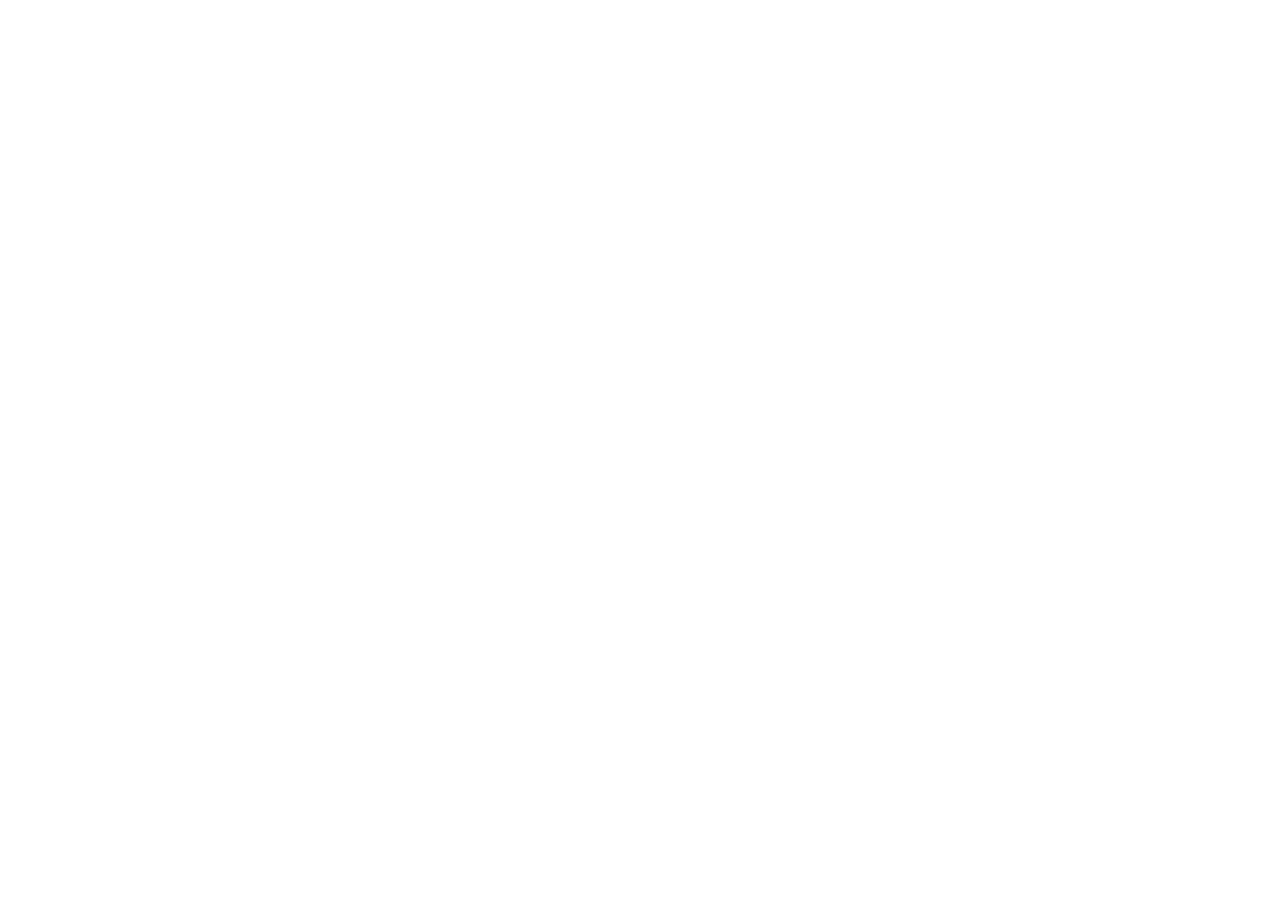
==== index.html @ 090697ee "added login" ====
<!DOCTYPE html>
<html lang="es">
<head>
    <meta charset="UTF-8">
    <meta name="viewport" content="width=device-width, initial-scale=1.0">
    <title>Club de Hockey - Asistencia</title>
    <script crossorigin src="https://unpkg.com/react@18/umd/react.production.min.js"></script>
    <script crossorigin src="https://unpkg.com/react-dom@18/umd/react-dom.production.min.js"></script>
    <script src="https://unpkg.com/@babel/standalone/babel.min.js"></script>
    <style>
        * { margin: 0; padding: 0; box-sizing: border-box; }
        body { font-family: system-ui, -apple-system, sans-serif; }
        .container { max-width: 48rem; margin: 0 auto; padding: 1rem; min-height: 100vh; background: linear-gradient(to bottom right, #eff6ff, #e0e7ff); }
        .card { background: white; border-radius: 0.5rem; box-shadow: 0 10px 15px -3px rgba(0,0,0,0.1); }
        .card-padding { padding: 1.5rem; }
        .header { text-align: center; margin-bottom: 1.5rem; }
        .title { font-size: 1.875rem; font-weight: bold; color: #312e81; }
        .subtitle { color: #4b5563; margin-top: 0.5rem; }
        .tabs { display: flex; border-bottom: 1px solid #e5e7eb; }
        .tab { flex: 1; padding: 1rem 1.5rem; font-weight: 600; background: #f3f4f6; color: #4b5563; border: none; cursor: pointer; display: flex; align-items: center; justify-content: center; gap: 0.5rem; transition: all 0.2s; }
        .tab:hover { background: #e5e7eb; }
        .tab.active { background: #4f46e5; color: white; }
        .form-group { margin-bottom: 1rem; }
        .label { display: block; font-size: 0.875rem; font-weight: 500; color: #374151; margin-bottom: 0.25rem; }
        .input, .select { width: 100%; padding: 0.5rem 1rem; border: 1px solid #d1d5db; border-radius: 0.5rem; font-size: 1rem; }
        .input:focus, .select:focus { outline: none; border-color: #4f46e5; box-shadow: 0 0 0 3px rgba(79,70,229,0.1); }
        .checkbox-group { display: flex; align-items: center; gap: 0.5rem; }
        .checkbox { width: 1rem; height: 1rem; }
        .btn { width: 100%; padding: 0.75rem; border-radius: 0.5rem; font-weight: 600; border: none; cursor: pointer; transition: all 0.2s; display: flex; align-items: center; justify-content: center; gap: 0.5rem; }
        .btn-primary { background: #4f46e5; color: white; }
        .btn-primary:hover:not(:disabled) { background: #4338ca; }
        .btn-success { background: #059669; color: white; }
        .btn-success:hover:not(:disabled) { background: #047857; }
        .btn-danger { background: #dc2626; color: white; }
        .btn-danger:hover:not(:disabled) { background: #b91c1c; }
        .btn:disabled { background: #9ca3af; cursor: not-allowed; }
        .alert { padding: 1rem; border-radius: 0.5rem; margin-bottom: 1rem; display: flex; align-items: center; gap: 0.5rem; }
        .alert-success { background: #d1fae5; color: #065f46; }
        .alert-error { background: #fee2e2; color: #991b1b; }
        .grid-2 { display: grid; grid-template-columns: 1fr 1fr; gap: 1rem; }
        .space-y { margin-top: 1rem; }
        .border-t { border-top: 1px solid #e5e7eb; padding-top: 1rem; margin-top: 1rem; }
        .info-box { background: #eef2ff; padding: 1rem; border-radius: 0.5rem; }
        .info-text { font-size: 0.875rem; color: #312e81; font-weight: 500; }
        h3 { font-weight: 600; color: #111827; margin-bottom: 0.75rem; }
        .admin-tabs { display: flex; gap: 0.5rem; margin-bottom: 1rem; }
        .admin-tab { padding: 0.5rem 1rem; border-radius: 0.5rem; border: 1px solid #d1d5db; background: white; cursor: pointer; font-size: 0.875rem; font-weight: 500; }
        .admin-tab.active { background: #4f46e5; color: white; border-color: #4f46e5; }
        .table-container { overflow-x: auto; }
        .table { width: 100%; border-collapse: collapse; font-size: 0.875rem; }
        .table th { background: #f9fafb; padding: 0.75rem; text-align: left; font-weight: 600; border-bottom: 2px solid #e5e7eb; }
        .table td { padding: 0.75rem; border-bottom: 1px solid #e5e7eb; }
        .badge { display: inline-block; padding: 0.25rem 0.75rem; border-radius: 9999px; font-size: 0.75rem; font-weight: 600; }
        .badge-success { background: #d1fae5; color: #065f46; }
        .badge-danger { background: #fee2e2; color: #991b1b; }
        .badge-warning { background: #fef3c7; color: #92400e; }
        @media (max-width: 640px) { .grid-2 { grid-template-columns: 1fr; } }
    </style>
</head>
<body>
    <div id="root"></div>

    <script type="text/babel">
        const { useState, useEffect } = React;

        // Simple SVG Icons
        const Users = () => (
          <svg width="20" height="20" viewBox="0 0 24 24" fill="none" stroke="currentColor" strokeWidth="2">
            <path d="M17 21v-2a4 4 0 0 0-4-4H5a4 4 0 0 0-4 4v2"></path>
            <circle cx="9" cy="7" r="4"></circle>
            <path d="M23 21v-2a4 4 0 0 0-3-3.87"></path>
            <path d="M16 3.13a4 4 0 0 1 0 7.75"></path>
          </svg>
        );

        const ClipboardCheck = () => (
          <svg width="20" height="20" viewBox="0 0 24 24" fill="none" stroke="currentColor" strokeWidth="2">
            <rect x="9" y="9" width="13" height="13" rx="2" ry="2"></rect>
            <path d="M5 15H4a2 2 0 0 1-2-2V4a2 2 0 0 1 2-2h9a2 2 0 0 1 2 2v1"></path>
            <polyline points="9 11 12 14 22 4"></polyline>
          </svg>
        );

        const AlertCircle = ({ size = 20 }) => (
          <svg width={size} height={size} viewBox="0 0 24 24" fill="none" stroke="currentColor" strokeWidth="2">
            <circle cx="12" cy="12" r="10"></circle>
            <line x1="12" y1="8" x2="12" y2="12"></line>
            <line x1="12" y1="16" x2="12.01" y2="16"></line>
          </svg>
        );

        const CheckCircle = ({ size = 20 }) => (
          <svg width={size} height={size} viewBox="0 0 24 24" fill="none" stroke="currentColor" strokeWidth="2">
            <path d="M22 11.08V12a10 10 0 1 1-5.93-9.14"></path>
            <polyline points="22 4 12 14.01 9 11.01"></polyline>
          </svg>
        );

        const Lock = () => (
          <svg width="20" height="20" viewBox="0 0 24 24" fill="none" stroke="currentColor" strokeWidth="2">
            <rect x="3" y="11" width="18" height="11" rx="2" ry="2"></rect>
            <path d="M7 11V7a5 5 0 0 1 10 0v4"></path>
          </svg>
        );

        // SUPABASE CONFIG
        const SUPABASE_URL = 'https://hyaylmjonddryasmqnru.supabase.co';
        const SUPABASE_ANON_KEY = 'sb_publishable_Q9zhlCA4uoWhi2o50vOXUA_gkjm-JI1';

        const HockeyAttendanceApp = () => {
          const [activeTab, setActiveTab] = useState('register');
          const [alumnos, setAlumnos] = useState([]);
          const [message, setMessage] = useState({ type: '', text: '' });
          const [loading, setLoading] = useState(false);
          const [adminView, setAdminView] = useState('attendance');
          const [nextSessionAttendance, setNextSessionAttendance] = useState([]);

          const [formData, setFormData] = useState({
            dni: '',
            nombre_completo: '',
            fecha_nac: '',
            equipacion: false,
            club: '',
            nombre_adulto: '',
            telefono_adulto: ''
          });

          const [selectedAlumno, setSelectedAlumno] = useState('');
          const [nextSessionDate, setNextSessionDate] = useState('');

          useEffect(() => {
            if (activeTab === 'attendance') {
              fetchAlumnos();
              setNextSessionDate(getNextSaturday());
            }
            if (activeTab === 'admin') {
              fetchAlumnos();
              setNextSessionDate(getNextSaturday());
              if (adminView === 'attendance') {
                fetchNextSessionAttendance();
              }
            }
          }, [activeTab, adminView]);

          const getNextSaturday = () => {
            const today = new Date();
            const dayOfWeek = today.getDay();
            const daysUntilSaturday = (6 - dayOfWeek + 7) % 7 || 7;
            const nextSat = new Date(today);
            nextSat.setDate(today.getDate() + daysUntilSaturday);
            return nextSat.toISOString().split('T')[0];
          };

          const fetchAlumnos = async () => {
            try {
              const response = await fetch(`${SUPABASE_URL}/rest/v1/alumnos?select=dni,nombre_completo,fecha_nac,club,equipacion,nombre_adulto,telefono_adulto&order=nombre_completo.asc`, {
                headers: {
                  'apikey': SUPABASE_ANON_KEY,
                  'Authorization': `Bearer ${SUPABASE_ANON_KEY}`
                }
              });
              const data = await response.json();
              setAlumnos(data);
            } catch (error) {
              showMessage('error', 'Error cargando alumnos');
            }
          };

          const fetchNextSessionAttendance = async () => {
            try {
              const nextDate = getNextSaturday();
              const response = await fetch(
                `${SUPABASE_URL}/rest/v1/asistencia?select=alumno_dni,presente&fecha=eq.${nextDate}`,
                {
                  headers: {
                    'apikey': SUPABASE_ANON_KEY,
                    'Authorization': `Bearer ${SUPABASE_ANON_KEY}`
                  }
                }
              );
              const data = await response.json();
              setNextSessionAttendance(data);
            } catch (error) {
              showMessage('error', 'Error cargando asistencia');
            }
          };

          const showMessage = (type, text) => {
            setMessage({ type, text });
            setTimeout(() => setMessage({ type: '', text: '' }), 4000);
          };

          const handleInputChange = (e) => {
            const { name, value, type, checked } = e.target;
            setFormData(prev => ({
              ...prev,
              [name]: type === 'checkbox' ? checked : value
            }));
          };

          const handleRegister = async (e) => {
            e.preventDefault();
            setLoading(true);

            try {
              const response = await fetch(`${SUPABASE_URL}/rest/v1/alumnos`, {
                method: 'POST',
                headers: {
                  'apikey': SUPABASE_ANON_KEY,
                  'Authorization': `Bearer ${SUPABASE_ANON_KEY}`,
                  'Content-Type': 'application/json',
                  'Prefer': 'return=minimal'
                },
                body: JSON.stringify({
                  ...formData,
                  dni: parseInt(formData.dni),
                  telefono_adulto: parseInt(formData.telefono_adulto)
                })
              });

              if (response.ok) {
                showMessage('success', '¡Alumno registrado exitosamente!');
                setFormData({
                  dni: '',
                  nombre_completo: '',
                  fecha_nac: '',
                  equipacion: false,
                  club: '',
                  nombre_adulto: '',
                  telefono_adulto: ''
                });
              } else {
                showMessage('error', 'Error al registrar. Verifica los datos.');
              }
            } catch (error) {
              showMessage('error', 'Error de conexión');
            } finally {
              setLoading(false);
            }
          };

          const handleAttendance = async (presente) => {
            if (!selectedAlumno) {
              showMessage('error', 'Selecciona un alumno');
              return;
            }

            setLoading(true);
            try {
              const response = await fetch(`${SUPABASE_URL}/rest/v1/asistencia`, {
                method: 'POST',
                headers: {
                  'apikey': SUPABASE_ANON_KEY,
                  'Authorization': `Bearer ${SUPABASE_ANON_KEY}`,
                  'Content-Type': 'application/json',
                  'Prefer': 'return=minimal'
                },
                body: JSON.stringify({
                  alumno_dni: parseInt(selectedAlumno),
                  fecha: nextSessionDate,
                  presente: presente
                })
              });

              if (response.ok) {
                showMessage('success', `Asistencia registrada: ${presente === 'si' ? 'Asistirá' : 'No asistirá'}`);
                setSelectedAlumno('');
              } else {
                showMessage('error', 'Error al registrar asistencia');
              }
            } catch (error) {
              showMessage('error', 'Error de conexión');
            } finally {
              setLoading(false);
            }
          };

          const getAttendanceForAlumno = (dni) => {
            const attendance = nextSessionAttendance.find(a => a.alumno_dni === dni);
            return attendance ? attendance.presente : 'No confirmado';
          };

          return (
            <div className="container">
              <div className="card header card-padding">
                <h1 className="title">🏒 Multiclubes</h1>
                <p className="subtitle">Sistema de Registro y Asistencia</p>
              </div>

              {message.text && (
                <div className={`alert ${message.type === 'success' ? 'alert-success' : 'alert-error'}`}>
                  {message.type === 'success' ? <CheckCircle size={20} /> : <AlertCircle size={20} />}
                  <span>{message.text}</span>
                </div>
              )}

              <div className="card">
                <div className="tabs">
                  <button onClick={() => setActiveTab('register')} className={`tab ${activeTab === 'register' ? 'active' : ''}`}>
                    <Users />
                    <span>Registrar</span>
                  </button>
                  <button onClick={() => setActiveTab('attendance')} className={`tab ${activeTab === 'attendance' ? 'active' : ''}`}>
                    <ClipboardCheck />
                    <span>Asistencia</span>
                  </button>
                  <button onClick={() => setActiveTab('admin')} className={`tab ${activeTab === 'admin' ? 'active' : ''}`}>
                    <Lock />
                    <span>Profesores</span>
                  </button>
                </div>

                {activeTab === 'register' && (
                  <div className="card-padding">
                    <div className="form-group">
                      <label className="label">DNI del Alumno</label>
                      <input type="number" name="dni" value={formData.dni} onChange={handleInputChange} className="input" required />
                    </div>

                    <div className="form-group">
                      <label className="label">Nombre Completo</label>
                      <input type="text" name="nombre_completo" value={formData.nombre_completo} onChange={handleInputChange} className="input" required />
                    </div>

                    <div className="form-group">
                      <label className="label">Fecha de Nacimiento</label>
                      <input type="date" name="fecha_nac" value={formData.fecha_nac} onChange={handleInputChange} className="input" required />
                    </div>

                    <div className="form-group">
                      <label className="label">Club</label>
                      <input type="text" name="club" value={formData.club} onChange={handleInputChange} className="input" />
                    </div>

                    <div className="form-group checkbox-group">
                      <input type="checkbox" name="equipacion" checked={formData.equipacion} onChange={handleInputChange} className="checkbox" />
                      <label className="label">Tiene equipación</label>
                    </div>

                    <div className="border-t">
                      <h3>Datos del Adulto Responsable</h3>
                      
                      <div className="form-group">
                        <label className="label">Nombre</label>
                        <input type="text" name="nombre_adulto" value={formData.nombre_adulto} onChange={handleInputChange} className="input" required />
                      </div>

                      <div className="form-group">
                        <label className="label">Teléfono</label>
                        <input type="number" name="telefono_adulto" value={formData.telefono_adulto} onChange={handleInputChange} className="input" required />
                      </div>
                    </div>

                    <button onClick={handleRegister} disabled={loading} className="btn btn-primary">
                      {loading ? 'Registrando...' : 'Registrar Alumno'}
                    </button>
                  </div>
                )}

                {activeTab === 'attendance' && (
                  <div className="card-padding">
                    <div className="info-box">
                      <p className="info-text">
                        Próxima sesión: <strong>{new Date(nextSessionDate).toLocaleDateString('es-ES', { weekday: 'long', year: 'numeric', month: 'long', day: 'numeric' })}</strong>
                      </p>
                    </div>

                    <div className="form-group space-y">
                      <label className="label">Selecciona al alumno</label>
                      <select value={selectedAlumno} onChange={(e) => setSelectedAlumno(e.target.value)} className="select">
                        <option value="">-- Selecciona un alumno --</option>
                        {alumnos.map((alumno) => (
                          <option key={alumno.dni} value={alumno.dni}>{alumno.nombre_completo}</option>
                        ))}
                      </select>
                    </div>

                    <div className="grid-2 space-y">
                      <button onClick={() => handleAttendance('si')} disabled={loading || !selectedAlumno} className="btn btn-success">
                        <CheckCircle size={24} />
                        <span>Sí Asiste</span>
                      </button>
                      <button onClick={() => handleAttendance('no')} disabled={loading || !selectedAlumno} className="btn btn-danger">
                        <AlertCircle size={24} />
                        <span>No Asiste</span>
                      </button>
                    </div>
                  </div>
                )}

                {activeTab === 'admin' && (
                  <div className="card-padding">
                    <h3>Panel de Profesores</h3>
                    
                    <div className="admin-tabs">
                      <button onClick={() => setAdminView('attendance')} className={adminView === 'attendance' ? 'admin-tab active' : 'admin-tab'}>
                        Próxima Clase
                      </button>
                      <button onClick={() => setAdminView('all')} className={adminView === 'all' ? 'admin-tab active' : 'admin-tab'}>
                        Todos
                      </button>
                    </div>

                    {adminView === 'attendance' && (
                      <div>
                        <div className="info-box">
                          <p className="info-text">
                            Próxima sesión: <strong>{nextSessionDate && new Date(nextSessionDate).toLocaleDateString('es-ES', { weekday: 'long', year: 'numeric', month: 'long', day: 'numeric' })}</strong>
                          </p>
                        </div>

                        <div className="table-container space-y">
                          <table className="table">
                            <thead>
                              <tr>
                                <th>Alumno</th>
                                <th>Edad</th>
                                <th>Equipación</th>
                                <th>Estado</th>
                              </tr>
                            </thead>
                            <tbody>
                              {alumnos.length > 0 ? alumnos.map((alumno) => {
                                const status = getAttendanceForAlumno(alumno.dni);
                                const age = alumno.fecha_nac ? Math.floor((new Date() - new Date(alumno.fecha_nac)) / (1000 * 60 * 60 * 24 * 365.25)) : '-';
                                return (
                                  <tr key={alumno.dni}>
                                    <td>{alumno.nombre_completo}</td>
                                    <td>{age}</td>
                                    <td>{alumno.equipacion ? '✓' : '✗'}</td>
                                    <td>
                                      {status === 'si' && <span className="badge badge-success">Asiste</span>}
                                      {status === 'no' && <span className="badge badge-danger">No Asiste</span>}
                                      {status === 'No confirmado' && <span className="badge badge-warning">Sin confirmar</span>}
                                    </td>
                                  </tr>
                                );
                              }) : (
                                <tr><td colSpan="4">No hay alumnos registrados</td></tr>
                              )}
                            </tbody>
                          </table>
                        </div>
                      </div>
                    )}

                    {adminView === 'all' && (
                      <div className="table-container space-y">
                        <table className="table">
                          <thead>
                            <tr>
                              <th>DNI</th>
                              <th>Nombre</th>
                              <th>Fecha Nac.</th>
                              <th>Club</th>
                              <th>Equip.</th>
                              <th>Adulto</th>
                              <th>Teléfono</th>
                            </tr>
                          </thead>
                          <tbody>
                            {alumnos.length > 0 ? alumnos.map((alumno) => (
                              <tr key={alumno.dni}>
                                <td>{alumno.dni}</td>
                                <td>{alumno.nombre_completo}</td>
                                <td>{alumno.fecha_nac && new Date(alumno.fecha_nac).toLocaleDateString('es-ES')}</td>
                                <td>{alumno.club || '-'}</td>
                                <td>{alumno.equipacion ? '✓' : '✗'}</td>
                                <td>{alumno.nombre_adulto}</td>
                                <td>{alumno.telefono_adulto}</td>
                              </tr>
                            )) : (
                              <tr><td colSpan="7">No hay alumnos registrados</td></tr>
                            )}
                          </tbody>
                        </table>
                      </div>
                    )}
                  </div>
                )}
              </div>
            </div>
          );
        };

        const root = ReactDOM.createRoot(document.getElementById('root'));
        root.render(<HockeyAttendanceApp />);
    </script>
</body>
</html>
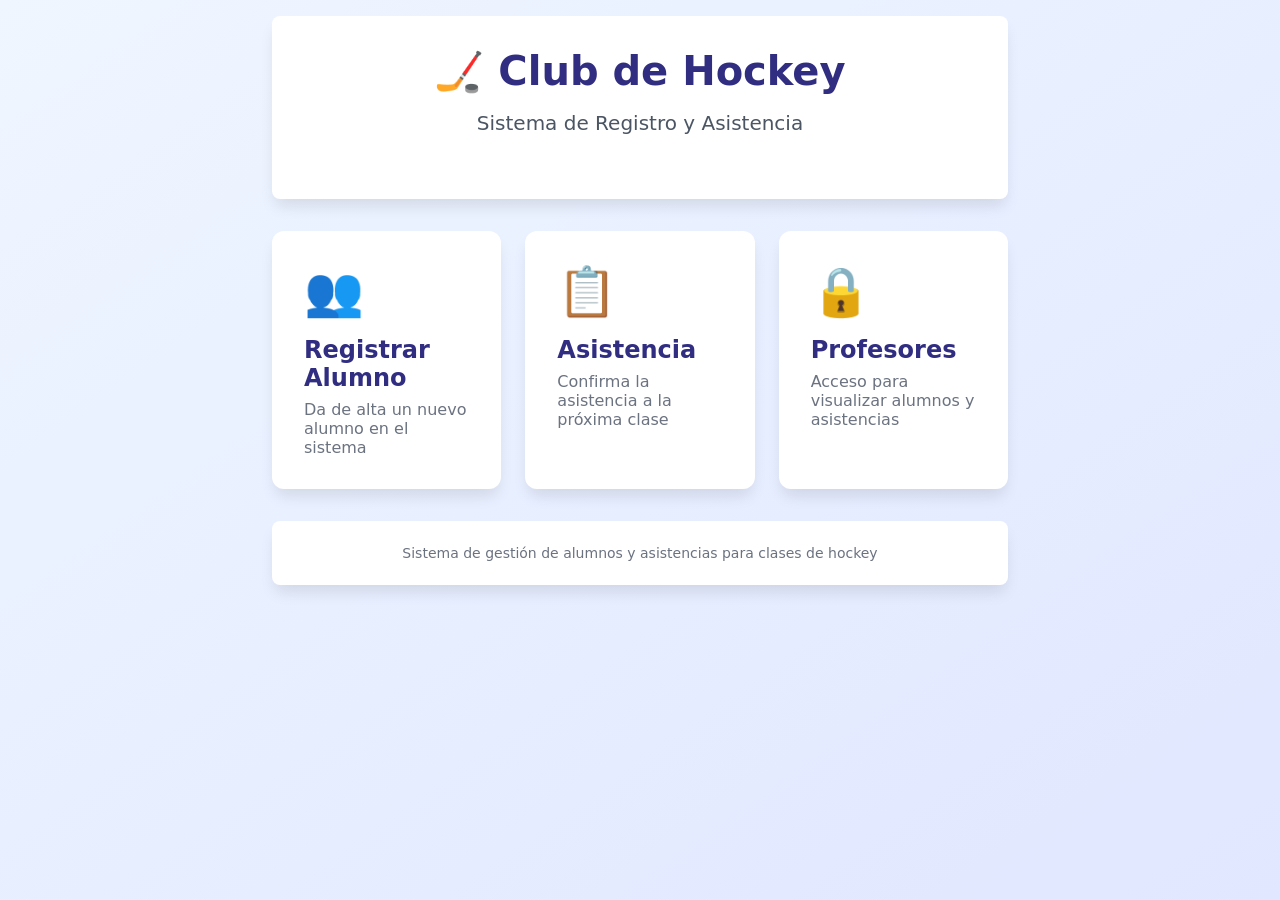
==== commit 59bced3b: "reestructuracion" ====
--- a/index.html
+++ b/index.html
@@ -3,488 +3,41 @@
 <head>
     <meta charset="UTF-8">
     <meta name="viewport" content="width=device-width, initial-scale=1.0">
-    <title>Club de Hockey - Asistencia</title>
-    <script crossorigin src="https://unpkg.com/react@18/umd/react.production.min.js"></script>
-    <script crossorigin src="https://unpkg.com/react-dom@18/umd/react-dom.production.min.js"></script>
-    <script src="https://unpkg.com/@babel/standalone/babel.min.js"></script>
-    <style>
-        * { margin: 0; padding: 0; box-sizing: border-box; }
-        body { font-family: system-ui, -apple-system, sans-serif; }
-        .container { max-width: 48rem; margin: 0 auto; padding: 1rem; min-height: 100vh; background: linear-gradient(to bottom right, #eff6ff, #e0e7ff); }
-        .card { background: white; border-radius: 0.5rem; box-shadow: 0 10px 15px -3px rgba(0,0,0,0.1); }
-        .card-padding { padding: 1.5rem; }
-        .header { text-align: center; margin-bottom: 1.5rem; }
-        .title { font-size: 1.875rem; font-weight: bold; color: #312e81; }
-        .subtitle { color: #4b5563; margin-top: 0.5rem; }
-        .tabs { display: flex; border-bottom: 1px solid #e5e7eb; }
-        .tab { flex: 1; padding: 1rem 1.5rem; font-weight: 600; background: #f3f4f6; color: #4b5563; border: none; cursor: pointer; display: flex; align-items: center; justify-content: center; gap: 0.5rem; transition: all 0.2s; }
-        .tab:hover { background: #e5e7eb; }
-        .tab.active { background: #4f46e5; color: white; }
-        .form-group { margin-bottom: 1rem; }
-        .label { display: block; font-size: 0.875rem; font-weight: 500; color: #374151; margin-bottom: 0.25rem; }
-        .input, .select { width: 100%; padding: 0.5rem 1rem; border: 1px solid #d1d5db; border-radius: 0.5rem; font-size: 1rem; }
-        .input:focus, .select:focus { outline: none; border-color: #4f46e5; box-shadow: 0 0 0 3px rgba(79,70,229,0.1); }
-        .checkbox-group { display: flex; align-items: center; gap: 0.5rem; }
-        .checkbox { width: 1rem; height: 1rem; }
-        .btn { width: 100%; padding: 0.75rem; border-radius: 0.5rem; font-weight: 600; border: none; cursor: pointer; transition: all 0.2s; display: flex; align-items: center; justify-content: center; gap: 0.5rem; }
-        .btn-primary { background: #4f46e5; color: white; }
-        .btn-primary:hover:not(:disabled) { background: #4338ca; }
-        .btn-success { background: #059669; color: white; }
-        .btn-success:hover:not(:disabled) { background: #047857; }
-        .btn-danger { background: #dc2626; color: white; }
-        .btn-danger:hover:not(:disabled) { background: #b91c1c; }
-        .btn:disabled { background: #9ca3af; cursor: not-allowed; }
-        .alert { padding: 1rem; border-radius: 0.5rem; margin-bottom: 1rem; display: flex; align-items: center; gap: 0.5rem; }
-        .alert-success { background: #d1fae5; color: #065f46; }
-        .alert-error { background: #fee2e2; color: #991b1b; }
-        .grid-2 { display: grid; grid-template-columns: 1fr 1fr; gap: 1rem; }
-        .space-y { margin-top: 1rem; }
-        .border-t { border-top: 1px solid #e5e7eb; padding-top: 1rem; margin-top: 1rem; }
-        .info-box { background: #eef2ff; padding: 1rem; border-radius: 0.5rem; }
-        .info-text { font-size: 0.875rem; color: #312e81; font-weight: 500; }
-        h3 { font-weight: 600; color: #111827; margin-bottom: 0.75rem; }
-        .admin-tabs { display: flex; gap: 0.5rem; margin-bottom: 1rem; }
-        .admin-tab { padding: 0.5rem 1rem; border-radius: 0.5rem; border: 1px solid #d1d5db; background: white; cursor: pointer; font-size: 0.875rem; font-weight: 500; }
-        .admin-tab.active { background: #4f46e5; color: white; border-color: #4f46e5; }
-        .table-container { overflow-x: auto; }
-        .table { width: 100%; border-collapse: collapse; font-size: 0.875rem; }
-        .table th { background: #f9fafb; padding: 0.75rem; text-align: left; font-weight: 600; border-bottom: 2px solid #e5e7eb; }
-        .table td { padding: 0.75rem; border-bottom: 1px solid #e5e7eb; }
-        .badge { display: inline-block; padding: 0.25rem 0.75rem; border-radius: 9999px; font-size: 0.75rem; font-weight: 600; }
-        .badge-success { background: #d1fae5; color: #065f46; }
-        .badge-danger { background: #fee2e2; color: #991b1b; }
-        .badge-warning { background: #fef3c7; color: #92400e; }
-        @media (max-width: 640px) { .grid-2 { grid-template-columns: 1fr; } }
-    </style>
+    <title>Club de Hockey - Sistema de Gestión</title>
+    <link rel="stylesheet" href="css/styles.css">
 </head>
 <body>
-    <div id="root"></div>
+    <div class="container">
+        <div class="card header card-padding hero">
+            <h1 class="hero-title">🏒 Club de Hockey</h1>
+            <p class="hero-subtitle">Sistema de Registro y Asistencia</p>
+        </div>
 
-    <script type="text/babel">
-        const { useState, useEffect } = React;
+        <div class="nav-cards">
+            <a href="registro.html" class="nav-card">
+                <div class="nav-card-icon">👥</div>
+                <h2 class="nav-card-title">Registrar Alumno</h2>
+                <p class="nav-card-description">Da de alta un nuevo alumno en el sistema</p>
+            </a>
 
-        // Simple SVG Icons
-        const Users = () => (
-          <svg width="20" height="20" viewBox="0 0 24 24" fill="none" stroke="currentColor" strokeWidth="2">
-            <path d="M17 21v-2a4 4 0 0 0-4-4H5a4 4 0 0 0-4 4v2"></path>
-            <circle cx="9" cy="7" r="4"></circle>
-            <path d="M23 21v-2a4 4 0 0 0-3-3.87"></path>
-            <path d="M16 3.13a4 4 0 0 1 0 7.75"></path>
-          </svg>
-        );
+            <a href="asistencia.html" class="nav-card">
+                <div class="nav-card-icon">📋</div>
+                <h2 class="nav-card-title">Asistencia</h2>
+                <p class="nav-card-description">Confirma la asistencia a la próxima clase</p>
+            </a>
 
-        const ClipboardCheck = () => (
-          <svg width="20" height="20" viewBox="0 0 24 24" fill="none" stroke="currentColor" strokeWidth="2">
-            <rect x="9" y="9" width="13" height="13" rx="2" ry="2"></rect>
-            <path d="M5 15H4a2 2 0 0 1-2-2V4a2 2 0 0 1 2-2h9a2 2 0 0 1 2 2v1"></path>
-            <polyline points="9 11 12 14 22 4"></polyline>
-          </svg>
-        );
+            <a href="profesores.html" class="nav-card">
+                <div class="nav-card-icon">🔒</div>
+                <h2 class="nav-card-title">Profesores</h2>
+                <p class="nav-card-description">Acceso para visualizar alumnos y asistencias</p>
+            </a>
+        </div>
 
-        const AlertCircle = ({ size = 20 }) => (
-          <svg width={size} height={size} viewBox="0 0 24 24" fill="none" stroke="currentColor" strokeWidth="2">
-            <circle cx="12" cy="12" r="10"></circle>
-            <line x1="12" y1="8" x2="12" y2="12"></line>
-            <line x1="12" y1="16" x2="12.01" y2="16"></line>
-          </svg>
-        );
-
-        const CheckCircle = ({ size = 20 }) => (
-          <svg width={size} height={size} viewBox="0 0 24 24" fill="none" stroke="currentColor" strokeWidth="2">
-            <path d="M22 11.08V12a10 10 0 1 1-5.93-9.14"></path>
-            <polyline points="22 4 12 14.01 9 11.01"></polyline>
-          </svg>
-        );
-
-        const Lock = () => (
-          <svg width="20" height="20" viewBox="0 0 24 24" fill="none" stroke="currentColor" strokeWidth="2">
-            <rect x="3" y="11" width="18" height="11" rx="2" ry="2"></rect>
-            <path d="M7 11V7a5 5 0 0 1 10 0v4"></path>
-          </svg>
-        );
-
-        // SUPABASE CONFIG
-        const SUPABASE_URL = 'https://hyaylmjonddryasmqnru.supabase.co';
-        const SUPABASE_ANON_KEY = 'sb_publishable_Q9zhlCA4uoWhi2o50vOXUA_gkjm-JI1';
-
-        const HockeyAttendanceApp = () => {
-          const [activeTab, setActiveTab] = useState('register');
-          const [alumnos, setAlumnos] = useState([]);
-          const [message, setMessage] = useState({ type: '', text: '' });
-          const [loading, setLoading] = useState(false);
-          const [adminView, setAdminView] = useState('attendance');
-          const [nextSessionAttendance, setNextSessionAttendance] = useState([]);
-
-          const [formData, setFormData] = useState({
-            dni: '',
-            nombre_completo: '',
-            fecha_nac: '',
-            equipacion: false,
-            club: '',
-            nombre_adulto: '',
-            telefono_adulto: ''
-          });
-
-          const [selectedAlumno, setSelectedAlumno] = useState('');
-          const [nextSessionDate, setNextSessionDate] = useState('');
-
-          useEffect(() => {
-            if (activeTab === 'attendance') {
-              fetchAlumnos();
-              setNextSessionDate(getNextSaturday());
-            }
-            if (activeTab === 'admin') {
-              fetchAlumnos();
-              setNextSessionDate(getNextSaturday());
-              if (adminView === 'attendance') {
-                fetchNextSessionAttendance();
-              }
-            }
-          }, [activeTab, adminView]);
-
-          const getNextSaturday = () => {
-            const today = new Date();
-            const dayOfWeek = today.getDay();
-            const daysUntilSaturday = (6 - dayOfWeek + 7) % 7 || 7;
-            const nextSat = new Date(today);
-            nextSat.setDate(today.getDate() + daysUntilSaturday);
-            return nextSat.toISOString().split('T')[0];
-          };
-
-          const fetchAlumnos = async () => {
-            try {
-              const response = await fetch(`${SUPABASE_URL}/rest/v1/alumnos?select=dni,nombre_completo,fecha_nac,club,equipacion,nombre_adulto,telefono_adulto&order=nombre_completo.asc`, {
-                headers: {
-                  'apikey': SUPABASE_ANON_KEY,
-                  'Authorization': `Bearer ${SUPABASE_ANON_KEY}`
-                }
-              });
-              const data = await response.json();
-              setAlumnos(data);
-            } catch (error) {
-              showMessage('error', 'Error cargando alumnos');
-            }
-          };
-
-          const fetchNextSessionAttendance = async () => {
-            try {
-              const nextDate = getNextSaturday();
-              const response = await fetch(
-                `${SUPABASE_URL}/rest/v1/asistencia?select=alumno_dni,presente&fecha=eq.${nextDate}`,
-                {
-                  headers: {
-                    'apikey': SUPABASE_ANON_KEY,
-                    'Authorization': `Bearer ${SUPABASE_ANON_KEY}`
-                  }
-                }
-              );
-              const data = await response.json();
-              setNextSessionAttendance(data);
-            } catch (error) {
-              showMessage('error', 'Error cargando asistencia');
-            }
-          };
-
-          const showMessage = (type, text) => {
-            setMessage({ type, text });
-            setTimeout(() => setMessage({ type: '', text: '' }), 4000);
-          };
-
-          const handleInputChange = (e) => {
-            const { name, value, type, checked } = e.target;
-            setFormData(prev => ({
-              ...prev,
-              [name]: type === 'checkbox' ? checked : value
-            }));
-          };
-
-          const handleRegister = async (e) => {
-            e.preventDefault();
-            setLoading(true);
-
-            try {
-              const response = await fetch(`${SUPABASE_URL}/rest/v1/alumnos`, {
-                method: 'POST',
-                headers: {
-                  'apikey': SUPABASE_ANON_KEY,
-                  'Authorization': `Bearer ${SUPABASE_ANON_KEY}`,
-                  'Content-Type': 'application/json',
-                  'Prefer': 'return=minimal'
-                },
-                body: JSON.stringify({
-                  ...formData,
-                  dni: parseInt(formData.dni),
-                  telefono_adulto: parseInt(formData.telefono_adulto)
-                })
-              });
-
-              if (response.ok) {
-                showMessage('success', '¡Alumno registrado exitosamente!');
-                setFormData({
-                  dni: '',
-                  nombre_completo: '',
-                  fecha_nac: '',
-                  equipacion: false,
-                  club: '',
-                  nombre_adulto: '',
-                  telefono_adulto: ''
-                });
-              } else {
-                showMessage('error', 'Error al registrar. Verifica los datos.');
-              }
-            } catch (error) {
-              showMessage('error', 'Error de conexión');
-            } finally {
-              setLoading(false);
-            }
-          };
-
-          const handleAttendance = async (presente) => {
-            if (!selectedAlumno) {
-              showMessage('error', 'Selecciona un alumno');
-              return;
-            }
-
-            setLoading(true);
-            try {
-              const response = await fetch(`${SUPABASE_URL}/rest/v1/asistencia`, {
-                method: 'POST',
-                headers: {
-                  'apikey': SUPABASE_ANON_KEY,
-                  'Authorization': `Bearer ${SUPABASE_ANON_KEY}`,
-                  'Content-Type': 'application/json',
-                  'Prefer': 'return=minimal'
-                },
-                body: JSON.stringify({
-                  alumno_dni: parseInt(selectedAlumno),
-                  fecha: nextSessionDate,
-                  presente: presente
-                })
-              });
-
-              if (response.ok) {
-                showMessage('success', `Asistencia registrada: ${presente === 'si' ? 'Asistirá' : 'No asistirá'}`);
-                setSelectedAlumno('');
-              } else {
-                showMessage('error', 'Error al registrar asistencia');
-              }
-            } catch (error) {
-              showMessage('error', 'Error de conexión');
-            } finally {
-              setLoading(false);
-            }
-          };
-
-          const getAttendanceForAlumno = (dni) => {
-            const attendance = nextSessionAttendance.find(a => a.alumno_dni === dni);
-            return attendance ? attendance.presente : 'No confirmado';
-          };
-
-          return (
-            <div className="container">
-              <div className="card header card-padding">
-                <h1 className="title">🏒 Multiclubes</h1>
-                <p className="subtitle">Sistema de Registro y Asistencia</p>
-              </div>
-
-              {message.text && (
-                <div className={`alert ${message.type === 'success' ? 'alert-success' : 'alert-error'}`}>
-                  {message.type === 'success' ? <CheckCircle size={20} /> : <AlertCircle size={20} />}
-                  <span>{message.text}</span>
-                </div>
-              )}
-
-              <div className="card">
-                <div className="tabs">
-                  <button onClick={() => setActiveTab('register')} className={`tab ${activeTab === 'register' ? 'active' : ''}`}>
-                    <Users />
-                    <span>Registrar</span>
-                  </button>
-                  <button onClick={() => setActiveTab('attendance')} className={`tab ${activeTab === 'attendance' ? 'active' : ''}`}>
-                    <ClipboardCheck />
-                    <span>Asistencia</span>
-                  </button>
-                  <button onClick={() => setActiveTab('admin')} className={`tab ${activeTab === 'admin' ? 'active' : ''}`}>
-                    <Lock />
-                    <span>Profesores</span>
-                  </button>
-                </div>
-
-                {activeTab === 'register' && (
-                  <div className="card-padding">
-                    <div className="form-group">
-                      <label className="label">DNI del Alumno</label>
-                      <input type="number" name="dni" value={formData.dni} onChange={handleInputChange} className="input" required />
-                    </div>
-
-                    <div className="form-group">
-                      <label className="label">Nombre Completo</label>
-                      <input type="text" name="nombre_completo" value={formData.nombre_completo} onChange={handleInputChange} className="input" required />
-                    </div>
-
-                    <div className="form-group">
-                      <label className="label">Fecha de Nacimiento</label>
-                      <input type="date" name="fecha_nac" value={formData.fecha_nac} onChange={handleInputChange} className="input" required />
-                    </div>
-
-                    <div className="form-group">
-                      <label className="label">Club</label>
-                      <input type="text" name="club" value={formData.club} onChange={handleInputChange} className="input" />
-                    </div>
-
-                    <div className="form-group checkbox-group">
-                      <input type="checkbox" name="equipacion" checked={formData.equipacion} onChange={handleInputChange} className="checkbox" />
-                      <label className="label">Tiene equipación</label>
-                    </div>
-
-                    <div className="border-t">
-                      <h3>Datos del Adulto Responsable</h3>
-                      
-                      <div className="form-group">
-                        <label className="label">Nombre</label>
-                        <input type="text" name="nombre_adulto" value={formData.nombre_adulto} onChange={handleInputChange} className="input" required />
-                      </div>
-
-                      <div className="form-group">
-                        <label className="label">Teléfono</label>
-                        <input type="number" name="telefono_adulto" value={formData.telefono_adulto} onChange={handleInputChange} className="input" required />
-                      </div>
-                    </div>
-
-                    <button onClick={handleRegister} disabled={loading} className="btn btn-primary">
-                      {loading ? 'Registrando...' : 'Registrar Alumno'}
-                    </button>
-                  </div>
-                )}
-
-                {activeTab === 'attendance' && (
-                  <div className="card-padding">
-                    <div className="info-box">
-                      <p className="info-text">
-                        Próxima sesión: <strong>{new Date(nextSessionDate).toLocaleDateString('es-ES', { weekday: 'long', year: 'numeric', month: 'long', day: 'numeric' })}</strong>
-                      </p>
-                    </div>
-
-                    <div className="form-group space-y">
-                      <label className="label">Selecciona al alumno</label>
-                      <select value={selectedAlumno} onChange={(e) => setSelectedAlumno(e.target.value)} className="select">
-                        <option value="">-- Selecciona un alumno --</option>
-                        {alumnos.map((alumno) => (
-                          <option key={alumno.dni} value={alumno.dni}>{alumno.nombre_completo}</option>
-                        ))}
-                      </select>
-                    </div>
-
-                    <div className="grid-2 space-y">
-                      <button onClick={() => handleAttendance('si')} disabled={loading || !selectedAlumno} className="btn btn-success">
-                        <CheckCircle size={24} />
-                        <span>Sí Asiste</span>
-                      </button>
-                      <button onClick={() => handleAttendance('no')} disabled={loading || !selectedAlumno} className="btn btn-danger">
-                        <AlertCircle size={24} />
-                        <span>No Asiste</span>
-                      </button>
-                    </div>
-                  </div>
-                )}
-
-                {activeTab === 'admin' && (
-                  <div className="card-padding">
-                    <h3>Panel de Profesores</h3>
-                    
-                    <div className="admin-tabs">
-                      <button onClick={() => setAdminView('attendance')} className={adminView === 'attendance' ? 'admin-tab active' : 'admin-tab'}>
-                        Próxima Clase
-                      </button>
-                      <button onClick={() => setAdminView('all')} className={adminView === 'all' ? 'admin-tab active' : 'admin-tab'}>
-                        Todos
-                      </button>
-                    </div>
-
-                    {adminView === 'attendance' && (
-                      <div>
-                        <div className="info-box">
-                          <p className="info-text">
-                            Próxima sesión: <strong>{nextSessionDate && new Date(nextSessionDate).toLocaleDateString('es-ES', { weekday: 'long', year: 'numeric', month: 'long', day: 'numeric' })}</strong>
-                          </p>
-                        </div>
-
-                        <div className="table-container space-y">
-                          <table className="table">
-                            <thead>
-                              <tr>
-                                <th>Alumno</th>
-                                <th>Edad</th>
-                                <th>Equipación</th>
-                                <th>Estado</th>
-                              </tr>
-                            </thead>
-                            <tbody>
-                              {alumnos.length > 0 ? alumnos.map((alumno) => {
-                                const status = getAttendanceForAlumno(alumno.dni);
-                                const age = alumno.fecha_nac ? Math.floor((new Date() - new Date(alumno.fecha_nac)) / (1000 * 60 * 60 * 24 * 365.25)) : '-';
-                                return (
-                                  <tr key={alumno.dni}>
-                                    <td>{alumno.nombre_completo}</td>
-                                    <td>{age}</td>
-                                    <td>{alumno.equipacion ? '✓' : '✗'}</td>
-                                    <td>
-                                      {status === 'si' && <span className="badge badge-success">Asiste</span>}
-                                      {status === 'no' && <span className="badge badge-danger">No Asiste</span>}
-                                      {status === 'No confirmado' && <span className="badge badge-warning">Sin confirmar</span>}
-                                    </td>
-                                  </tr>
-                                );
-                              }) : (
-                                <tr><td colSpan="4">No hay alumnos registrados</td></tr>
-                              )}
-                            </tbody>
-                          </table>
-                        </div>
-                      </div>
-                    )}
-
-                    {adminView === 'all' && (
-                      <div className="table-container space-y">
-                        <table className="table">
-                          <thead>
-                            <tr>
-                              <th>DNI</th>
-                              <th>Nombre</th>
-                              <th>Fecha Nac.</th>
-                              <th>Club</th>
-                              <th>Equip.</th>
-                              <th>Adulto</th>
-                              <th>Teléfono</th>
-                            </tr>
-                          </thead>
-                          <tbody>
-                            {alumnos.length > 0 ? alumnos.map((alumno) => (
-                              <tr key={alumno.dni}>
-                                <td>{alumno.dni}</td>
-                                <td>{alumno.nombre_completo}</td>
-                                <td>{alumno.fecha_nac && new Date(alumno.fecha_nac).toLocaleDateString('es-ES')}</td>
-                                <td>{alumno.club || '-'}</td>
-                                <td>{alumno.equipacion ? '✓' : '✗'}</td>
-                                <td>{alumno.nombre_adulto}</td>
-                                <td>{alumno.telefono_adulto}</td>
-                              </tr>
-                            )) : (
-                              <tr><td colSpan="7">No hay alumnos registrados</td></tr>
-                            )}
-                          </tbody>
-                        </table>
-                      </div>
-                    )}
-                  </div>
-                )}
-              </div>
-            </div>
-          );
-        };
-
-        const root = ReactDOM.createRoot(document.getElementById('root'));
-        root.render(<HockeyAttendanceApp />);
-    </script>
+        <div class="card card-padding" style="text-align: center; margin-top: 2rem;">
+            <p style="color: #6b7280; font-size: 0.875rem;">
+                Sistema de gestión de alumnos y asistencias para clases de hockey
+            </p>
+        </div>
+    </div>
 </body>
-</html>+</html>
--- a/css/styles.css
+++ b/css/styles.css
@@ -0,0 +1,370 @@
+/* Reset y Base */
+* {
+    margin: 0;
+    padding: 0;
+    box-sizing: border-box;
+}
+
+body {
+    font-family: system-ui, -apple-system, sans-serif;
+    background: linear-gradient(to bottom right, #eff6ff, #e0e7ff);
+    min-height: 100vh;
+}
+
+.container {
+    max-width: 48rem;
+    margin: 0 auto;
+    padding: 1rem;
+    min-height: 100vh;
+}
+
+/* Cards */
+.card {
+    background: white;
+    border-radius: 0.5rem;
+    box-shadow: 0 10px 15px -3px rgba(0,0,0,0.1);
+    margin-bottom: 1.5rem;
+}
+
+.card-padding {
+    padding: 1.5rem;
+}
+
+/* Header */
+.header {
+    text-align: center;
+    margin-bottom: 1.5rem;
+}
+
+.title {
+    font-size: 1.875rem;
+    font-weight: bold;
+    color: #312e81;
+}
+
+.subtitle {
+    color: #4b5563;
+    margin-top: 0.5rem;
+}
+
+/* Tabs */
+.tabs {
+    display: flex;
+    border-bottom: 1px solid #e5e7eb;
+}
+
+.tab {
+    flex: 1;
+    padding: 1rem 1.5rem;
+    font-weight: 600;
+    background: #f3f4f6;
+    color: #4b5563;
+    border: none;
+    cursor: pointer;
+    display: flex;
+    align-items: center;
+    justify-content: center;
+    gap: 0.5rem;
+    transition: all 0.2s;
+}
+
+.tab:hover {
+    background: #e5e7eb;
+}
+
+.tab.active {
+    background: #4f46e5;
+    color: white;
+}
+
+/* Forms */
+.form-group {
+    margin-bottom: 1rem;
+}
+
+.label {
+    display: block;
+    font-size: 0.875rem;
+    font-weight: 500;
+    color: #374151;
+    margin-bottom: 0.25rem;
+}
+
+.input, .select {
+    width: 100%;
+    padding: 0.5rem 1rem;
+    border: 1px solid #d1d5db;
+    border-radius: 0.5rem;
+    font-size: 1rem;
+}
+
+.input:focus, .select:focus {
+    outline: none;
+    border-color: #4f46e5;
+    box-shadow: 0 0 0 3px rgba(79,70,229,0.1);
+}
+
+.checkbox-group {
+    display: flex;
+    align-items: center;
+    gap: 0.5rem;
+}
+
+.checkbox {
+    width: 1rem;
+    height: 1rem;
+}
+
+/* Buttons */
+.btn {
+    width: 100%;
+    padding: 0.75rem;
+    border-radius: 0.5rem;
+    font-weight: 600;
+    border: none;
+    cursor: pointer;
+    transition: all 0.2s;
+    display: flex;
+    align-items: center;
+    justify-content: center;
+    gap: 0.5rem;
+    font-size: 1rem;
+}
+
+.btn-primary {
+    background: #4f46e5;
+    color: white;
+}
+
+.btn-primary:hover:not(:disabled) {
+    background: #4338ca;
+}
+
+.btn-success {
+    background: #059669;
+    color: white;
+}
+
+.btn-success:hover:not(:disabled) {
+    background: #047857;
+}
+
+.btn-danger {
+    background: #dc2626;
+    color: white;
+}
+
+.btn-danger:hover:not(:disabled) {
+    background: #b91c1c;
+}
+
+.btn:disabled {
+    background: #9ca3af;
+    cursor: not-allowed;
+}
+
+/* Alerts */
+.alert {
+    padding: 1rem;
+    border-radius: 0.5rem;
+    margin-bottom: 1rem;
+    display: flex;
+    align-items: center;
+    gap: 0.5rem;
+}
+
+.alert-success {
+    background: #d1fae5;
+    color: #065f46;
+}
+
+.alert-error {
+    background: #fee2e2;
+    color: #991b1b;
+}
+
+/* Grid */
+.grid-2 {
+    display: grid;
+    grid-template-columns: 1fr 1fr;
+    gap: 1rem;
+}
+
+/* Utility */
+.space-y {
+    margin-top: 1rem;
+}
+
+.border-t {
+    border-top: 1px solid #e5e7eb;
+    padding-top: 1rem;
+    margin-top: 1rem;
+}
+
+.info-box {
+    background: #eef2ff;
+    padding: 1rem;
+    border-radius: 0.5rem;
+}
+
+.info-text {
+    font-size: 0.875rem;
+    color: #312e81;
+    font-weight: 500;
+}
+
+h3 {
+    font-weight: 600;
+    color: #111827;
+    margin-bottom: 0.75rem;
+}
+
+/* Admin tabs */
+.admin-tabs {
+    display: flex;
+    gap: 0.5rem;
+    margin-bottom: 1rem;
+}
+
+.admin-tab {
+    padding: 0.5rem 1rem;
+    border-radius: 0.5rem;
+    border: 1px solid #d1d5db;
+    background: white;
+    cursor: pointer;
+    font-size: 0.875rem;
+    font-weight: 500;
+}
+
+.admin-tab.active {
+    background: #4f46e5;
+    color: white;
+    border-color: #4f46e5;
+}
+
+/* Tables */
+.table-container {
+    overflow-x: auto;
+}
+
+.table {
+    width: 100%;
+    border-collapse: collapse;
+    font-size: 0.875rem;
+}
+
+.table th {
+    background: #f9fafb;
+    padding: 0.75rem;
+    text-align: left;
+    font-weight: 600;
+    border-bottom: 2px solid #e5e7eb;
+}
+
+.table td {
+    padding: 0.75rem;
+    border-bottom: 1px solid #e5e7eb;
+}
+
+/* Badges */
+.badge {
+    display: inline-block;
+    padding: 0.25rem 0.75rem;
+    border-radius: 9999px;
+    font-size: 0.75rem;
+    font-weight: 600;
+}
+
+.badge-success {
+    background: #d1fae5;
+    color: #065f46;
+}
+
+.badge-danger {
+    background: #fee2e2;
+    color: #991b1b;
+}
+
+.badge-warning {
+    background: #fef3c7;
+    color: #92400e;
+}
+
+/* Landing Page Specific */
+.hero {
+    text-align: center;
+    padding: 2rem 1rem;
+}
+
+.hero-title {
+    font-size: 2.5rem;
+    font-weight: bold;
+    color: #312e81;
+    margin-bottom: 1rem;
+}
+
+.hero-subtitle {
+    font-size: 1.25rem;
+    color: #4b5563;
+    margin-bottom: 2rem;
+}
+
+.nav-cards {
+    display: grid;
+    gap: 1.5rem;
+    margin-top: 2rem;
+}
+
+.nav-card {
+    background: white;
+    border-radius: 0.75rem;
+    padding: 2rem;
+    box-shadow: 0 10px 15px -3px rgba(0,0,0,0.1);
+    transition: all 0.3s;
+    cursor: pointer;
+    text-decoration: none;
+    color: inherit;
+    display: block;
+}
+
+.nav-card:hover {
+    transform: translateY(-4px);
+    box-shadow: 0 20px 25px -5px rgba(0,0,0,0.1);
+}
+
+.nav-card-icon {
+    font-size: 3rem;
+    margin-bottom: 1rem;
+}
+
+.nav-card-title {
+    font-size: 1.5rem;
+    font-weight: 600;
+    color: #312e81;
+    margin-bottom: 0.5rem;
+}
+
+.nav-card-description {
+    color: #6b7280;
+}
+
+/* Responsive */
+@media (max-width: 640px) {
+    .grid-2 {
+        grid-template-columns: 1fr;
+    }
+
+    .hero-title {
+        font-size: 2rem;
+    }
+
+    .nav-card {
+        padding: 1.5rem;
+    }
+}
+
+@media (min-width: 768px) {
+    .nav-cards {
+        grid-template-columns: repeat(3, 1fr);
+    }
+}
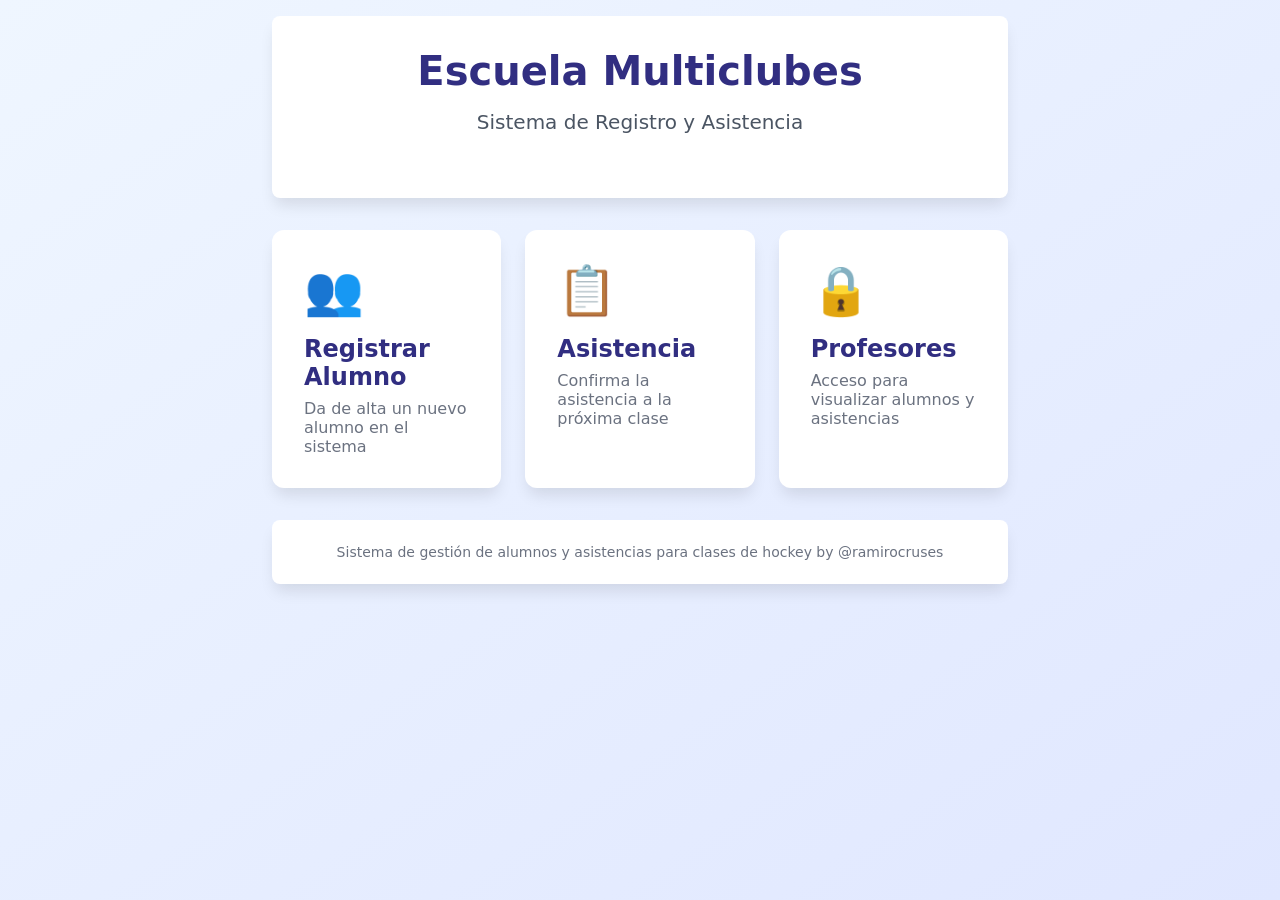
==== commit 33be72e8: "titulo y eliminar clases" ====
--- a/index.html
+++ b/index.html
@@ -9,7 +9,7 @@
 <body>
     <div class="container">
         <div class="card header card-padding hero">
-            <h1 class="hero-title">🏒 Club de Hockey</h1>
+            <h1 class="hero-title">Escuela Multiclubes</h1>
             <p class="hero-subtitle">Sistema de Registro y Asistencia</p>
         </div>
 
@@ -35,7 +35,7 @@
 
         <div class="card card-padding" style="text-align: center; margin-top: 2rem;">
             <p style="color: #6b7280; font-size: 0.875rem;">
-                Sistema de gestión de alumnos y asistencias para clases de hockey
+                Sistema de gestión de alumnos y asistencias para clases de hockey by @ramirocruses
             </p>
         </div>
     </div>
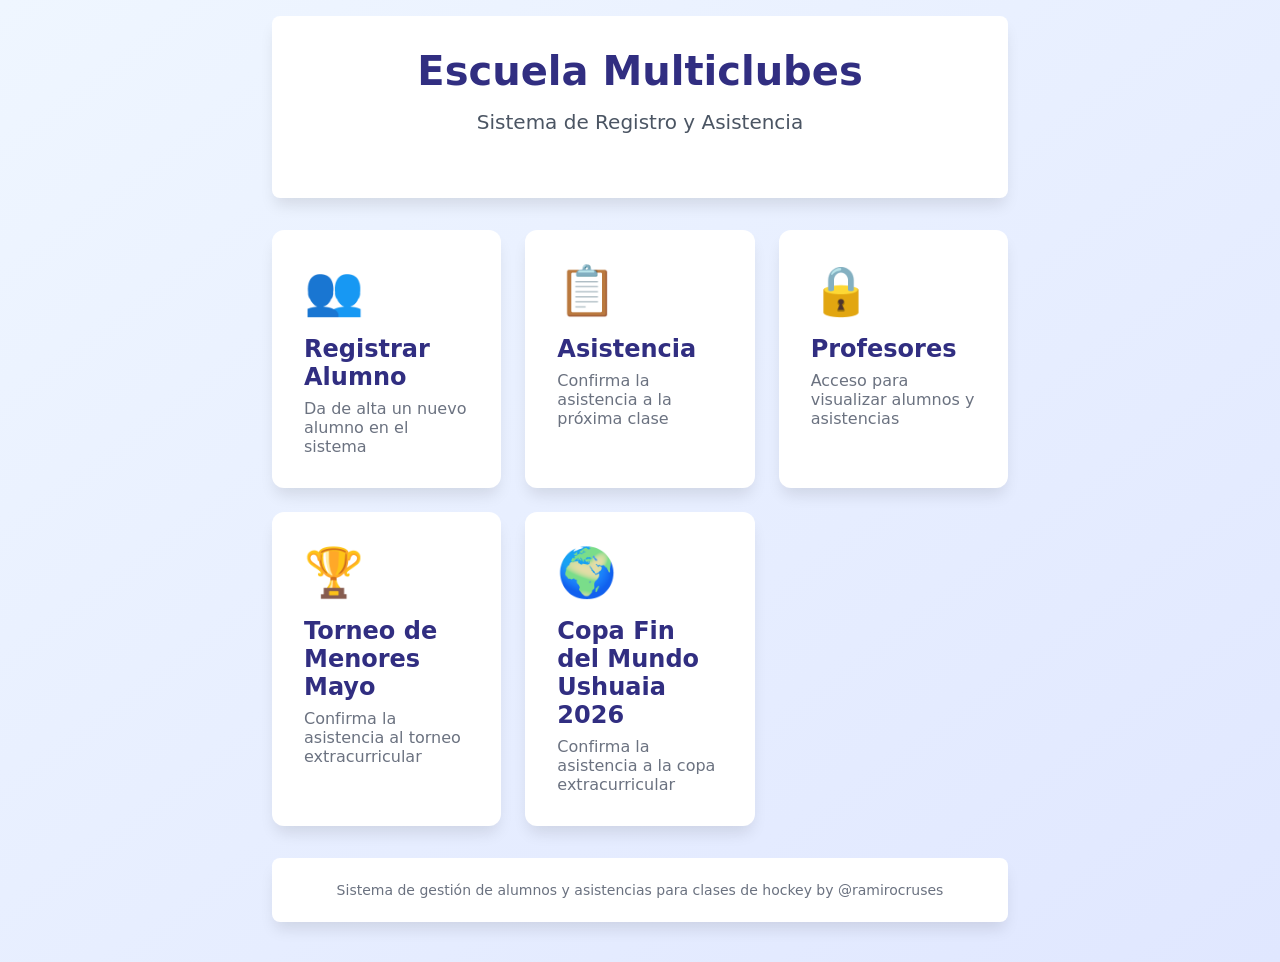
==== commit f214bfa8: "agregar eventos extracurriculares: Torneo Menores Mayo y Copa Fin del Mundo Ushuaia 2026 Co-Authored" ====
--- a/index.html
+++ b/index.html
@@ -3,7 +3,7 @@
 <head>
     <meta charset="UTF-8">
     <meta name="viewport" content="width=device-width, initial-scale=1.0">
-    <title>Club de Hockey - Sistema de Gestión</title>
+    <title>Escuela Multiclubes - Sistema de Gestión</title>
     <link rel="stylesheet" href="css/styles.css">
 </head>
 <body>
@@ -31,6 +31,18 @@
                 <h2 class="nav-card-title">Profesores</h2>
                 <p class="nav-card-description">Acceso para visualizar alumnos y asistencias</p>
             </a>
+
+            <a href="evento.html?id=torneo-menores-mayo&nombre=Torneo%20de%20Menores%20Mayo" class="nav-card">
+                <div class="nav-card-icon">🏆</div>
+                <h2 class="nav-card-title">Torneo de Menores Mayo</h2>
+                <p class="nav-card-description">Confirma la asistencia al torneo extracurricular</p>
+            </a>
+
+            <a href="evento.html?id=copa-fin-mundo-ushuaia-2026&nombre=Copa%20Fin%20del%20Mundo%20Ushuaia%202026%20Menores" class="nav-card">
+                <div class="nav-card-icon">🌍</div>
+                <h2 class="nav-card-title">Copa Fin del Mundo Ushuaia 2026</h2>
+                <p class="nav-card-description">Confirma la asistencia a la copa extracurricular</p>
+            </a>
         </div>
 
         <div class="card card-padding" style="text-align: center; margin-top: 2rem;">
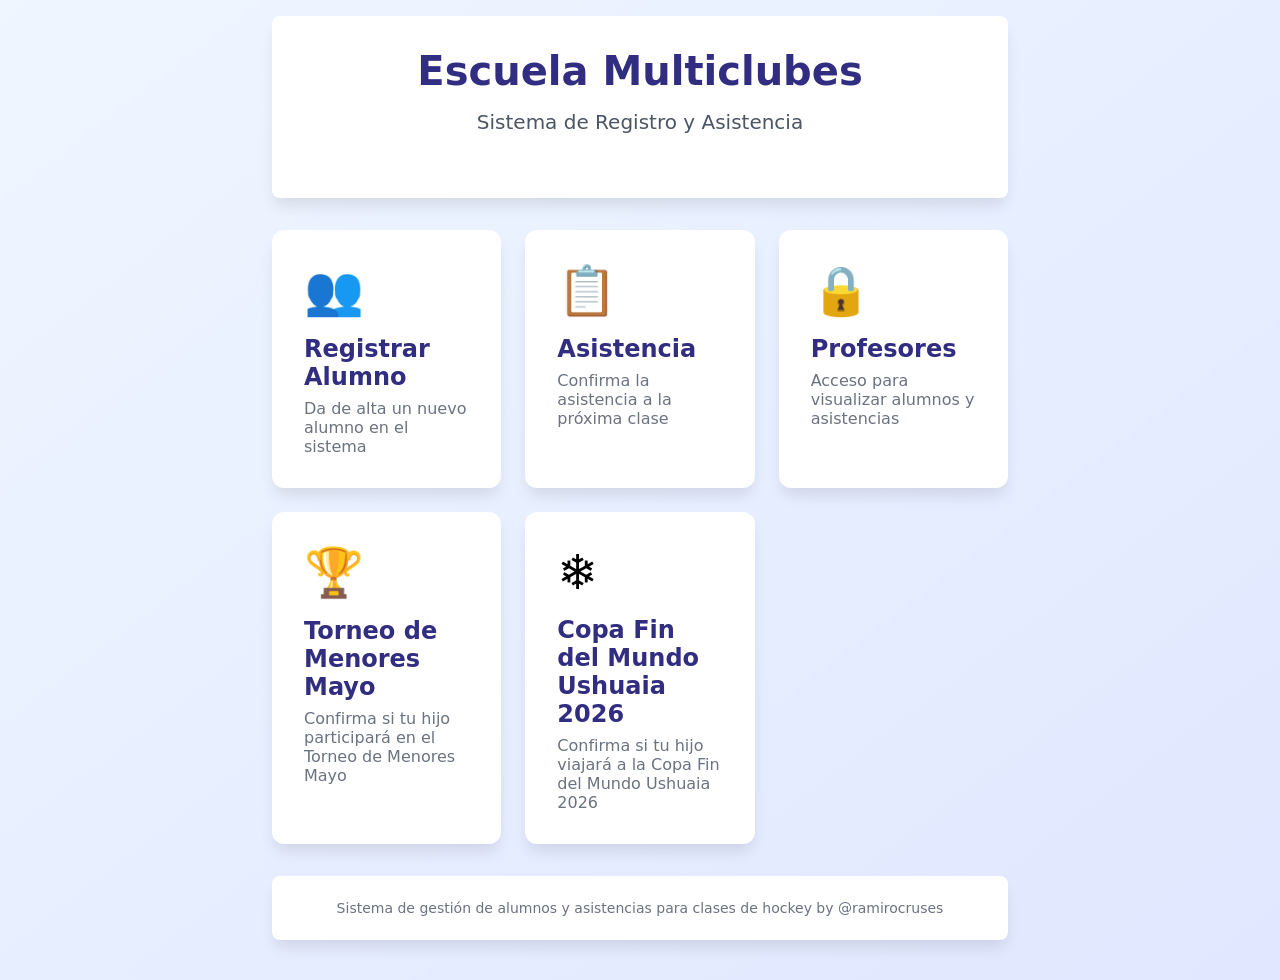
==== commit fd875caf: "agregar pestañas de eventos en profesores y mejorar descripciones en inicio Co-Authored-By: Claude S" ====
--- a/index.html
+++ b/index.html
@@ -35,13 +35,13 @@
             <a href="evento.html?id=torneo-menores-mayo&nombre=Torneo%20de%20Menores%20Mayo" class="nav-card">
                 <div class="nav-card-icon">🏆</div>
                 <h2 class="nav-card-title">Torneo de Menores Mayo</h2>
-                <p class="nav-card-description">Confirma la asistencia al torneo extracurricular</p>
+                <p class="nav-card-description">Confirma si tu hijo participará en el Torneo de Menores Mayo</p>
             </a>
 
             <a href="evento.html?id=copa-fin-mundo-ushuaia-2026&nombre=Copa%20Fin%20del%20Mundo%20Ushuaia%202026%20Menores" class="nav-card">
-                <div class="nav-card-icon">🌍</div>
+                <div class="nav-card-icon">❄️</div>
                 <h2 class="nav-card-title">Copa Fin del Mundo Ushuaia 2026</h2>
-                <p class="nav-card-description">Confirma la asistencia a la copa extracurricular</p>
+                <p class="nav-card-description">Confirma si tu hijo viajará a la Copa Fin del Mundo Ushuaia 2026</p>
             </a>
         </div>
 
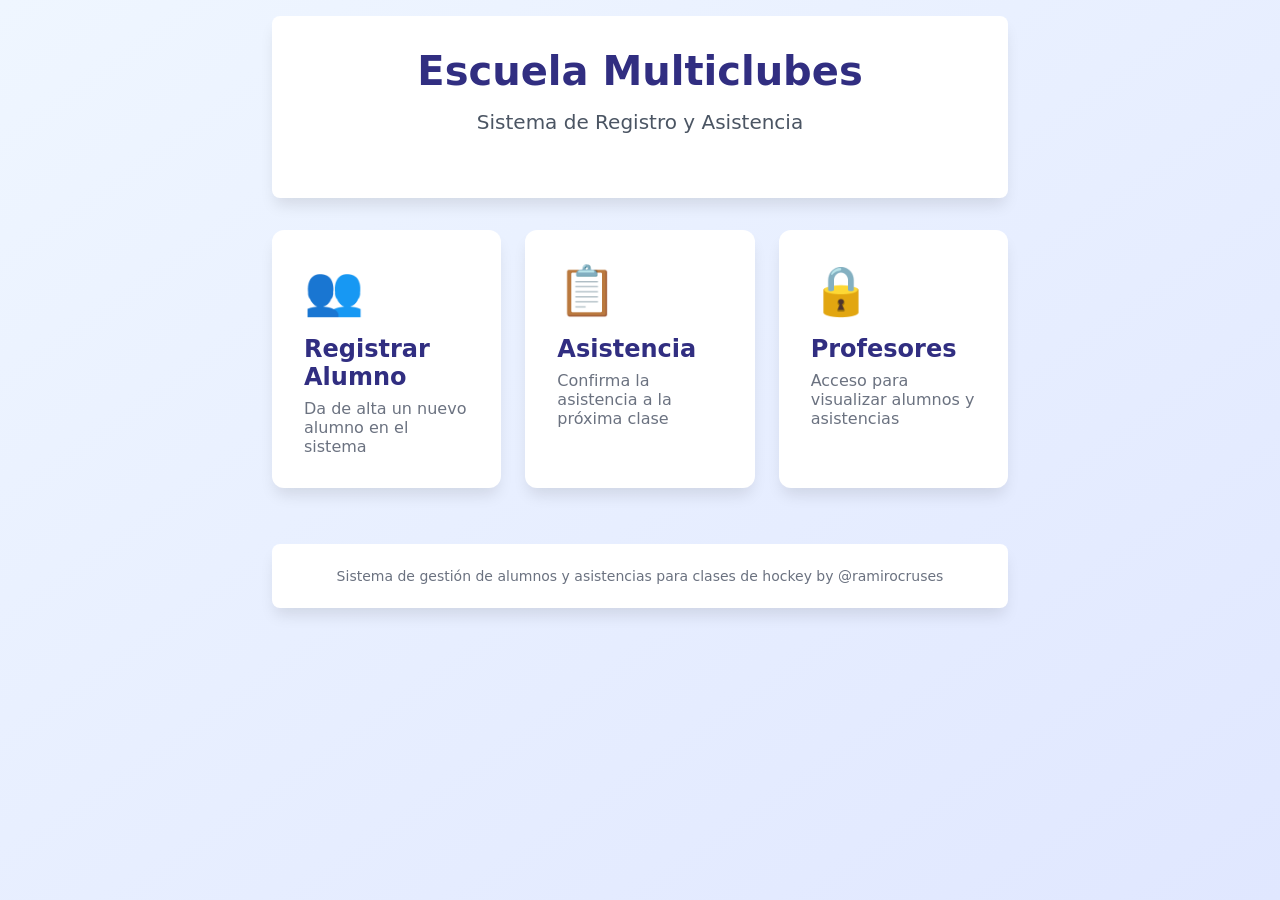
==== commit 6e3207fc: "Migrar el frontend al esquema nuevo de Supabase (test) Reescribe js/utils.js y las 5 páginas para ha" ====
--- a/index.html
+++ b/index.html
@@ -32,17 +32,9 @@
                 <p class="nav-card-description">Acceso para visualizar alumnos y asistencias</p>
             </a>
 
-            <a href="evento.html?id=torneo-menores-mayo&nombre=Torneo%20de%20Menores%20Mayo" class="nav-card">
-                <div class="nav-card-icon">🏆</div>
-                <h2 class="nav-card-title">Torneo de Menores Mayo</h2>
-                <p class="nav-card-description">Confirma si tu hijo participará en el Torneo de Menores Mayo</p>
-            </a>
-
-            <a href="evento.html?id=copa-fin-mundo-ushuaia-2026&nombre=Copa%20Fin%20del%20Mundo%20Ushuaia%202026%20Menores" class="nav-card">
-                <div class="nav-card-icon">❄️</div>
-                <h2 class="nav-card-title">Copa Fin del Mundo Ushuaia 2026</h2>
-                <p class="nav-card-description">Confirma si tu hijo viajará a la Copa Fin del Mundo Ushuaia 2026</p>
-            </a>
+            <!-- Los eventos custom (torneos, copas, etc) se cargan dinámicamente
+                 desde la tabla eventos — crear uno nuevo es un INSERT, no un deploy. -->
+            <div id="eventosContainer"></div>
         </div>
 
         <div class="card card-padding" style="text-align: center; margin-top: 2rem;">
@@ -51,5 +43,31 @@
             </p>
         </div>
     </div>
+
+    <script src="js/config.js"></script>
+    <script src="js/utils.js"></script>
+    <script>
+        const ICONOS_EVENTO = ['🏆', '❄️', '🎽', '🥅', '🏒'];
+
+        async function cargarEventosActivos() {
+            const contenedor = document.getElementById('eventosContainer');
+            try {
+                const eventos = await fetchEventosActivos();
+                contenedor.innerHTML = eventos.map((evento, i) => `
+                    <a href="evento.html?slug=${encodeURIComponent(evento.slug)}" class="nav-card">
+                        <div class="nav-card-icon">${ICONOS_EVENTO[i % ICONOS_EVENTO.length]}</div>
+                        <h2 class="nav-card-title">${evento.nombre}</h2>
+                        <p class="nav-card-description">Confirma si tu hijo participará en ${evento.nombre}</p>
+                    </a>
+                `).join('');
+            } catch (error) {
+                // Sin eventos custom activos (o error de red): no se muestran cards extra,
+                // el resto de la página (registro/asistencia/profesores) sigue funcionando.
+                contenedor.innerHTML = '';
+            }
+        }
+
+        cargarEventosActivos();
+    </script>
 </body>
 </html>
